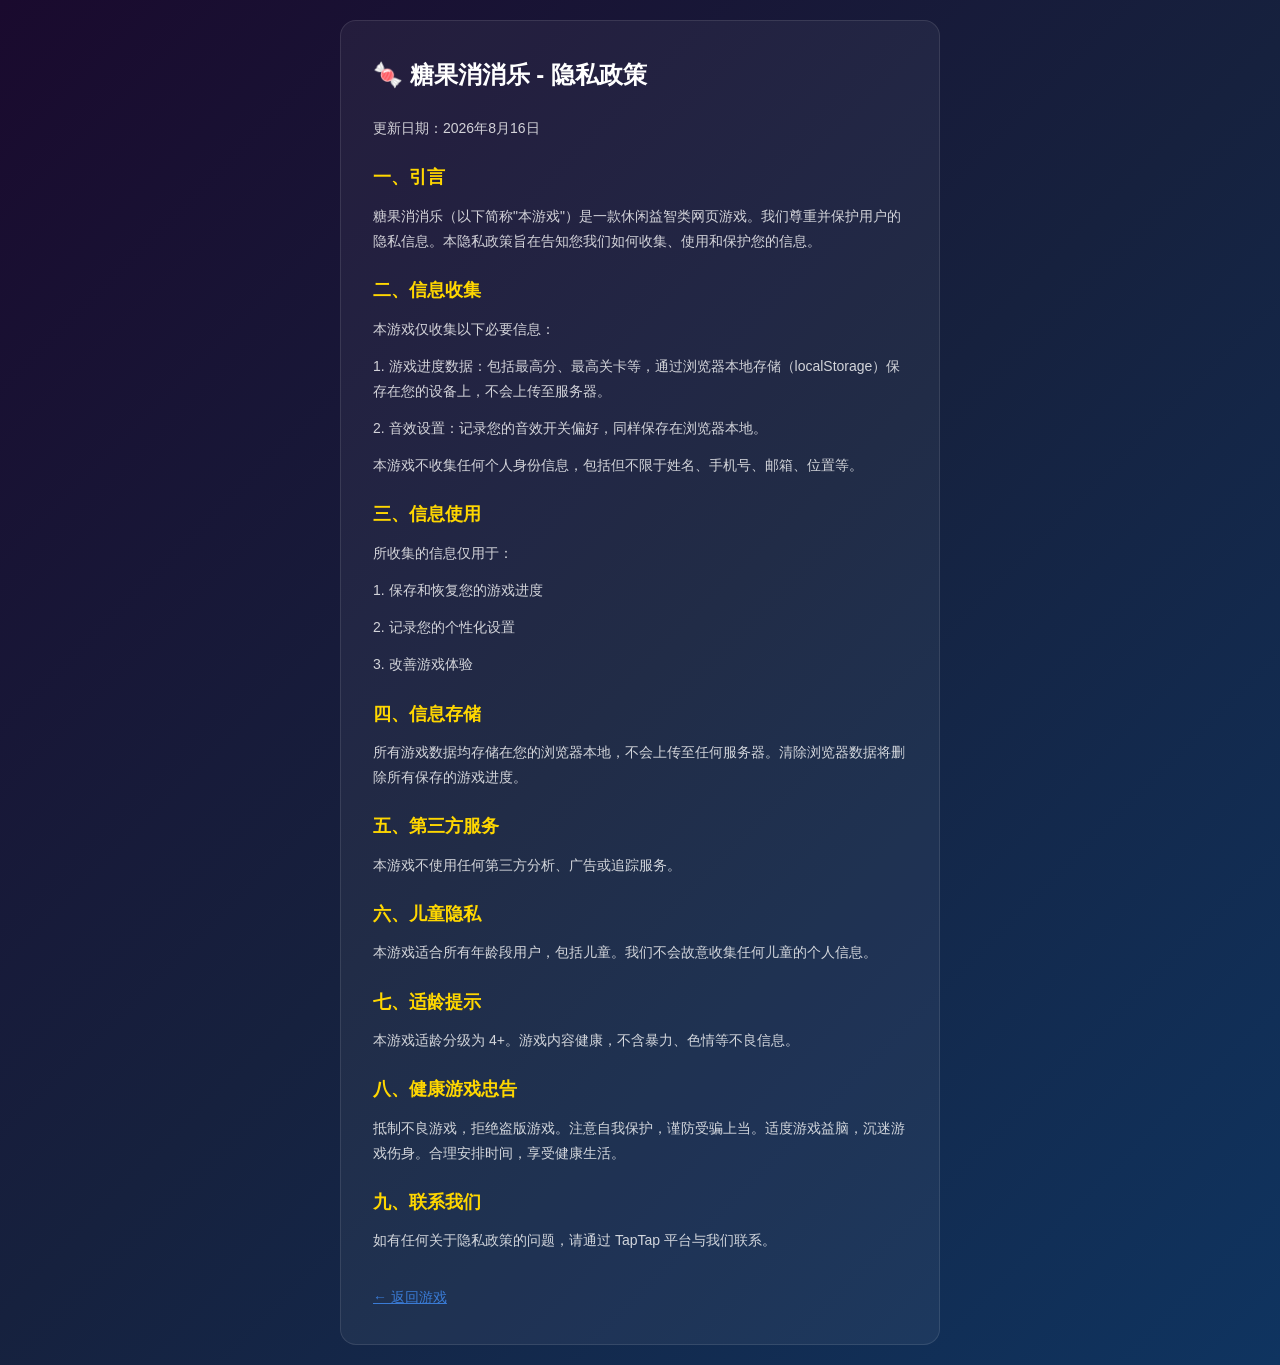
==== privacy.html @ ad3989bd "糖果消消乐 - Candy Match 3 TapTap 上架版本 - index.html: SEO/OG 元数据、适龄提示、健康游戏忠告、隐私政策链接、暂停界面 - game.js: 音效开关、暂" ====
<!DOCTYPE html>
<html lang="zh-CN">
<head>
    <meta charset="UTF-8">
    <meta name="viewport" content="width=device-width, initial-scale=1.0">
    <title>隐私政策 - 糖果消消乐</title>
    <style>
        * { margin: 0; padding: 0; box-sizing: border-box; }
        body {
            font-family: 'Helvetica Neue', Arial, 'PingFang SC', 'Microsoft YaHei', sans-serif;
            background: linear-gradient(135deg, #1a0a2e 0%, #16213e 50%, #0f3460 100%);
            color: rgba(255, 255, 255, 0.9);
            line-height: 1.8;
            padding: 20px;
            min-height: 100vh;
        }
        .container {
            max-width: 600px;
            margin: 0 auto;
            background: rgba(255, 255, 255, 0.05);
            border-radius: 16px;
            padding: 32px;
            border: 1px solid rgba(255, 255, 255, 0.1);
        }
        h1 { font-size: 24px; margin-bottom: 20px; color: #fff; }
        h2 { font-size: 18px; margin: 20px 0 10px; color: #ffd700; }
        p { font-size: 14px; margin-bottom: 12px; color: rgba(255, 255, 255, 0.8); }
        .back-link {
            display: inline-block;
            margin-top: 20px;
            color: #3a7bd5;
            text-decoration: underline;
            font-size: 14px;
        }
    </style>
</head>
<body>
    <div class="container">
        <h1>🍬 糖果消消乐 - 隐私政策</h1>
        <p>更新日期：2026年8月16日</p>

        <h2>一、引言</h2>
        <p>糖果消消乐（以下简称"本游戏"）是一款休闲益智类网页游戏。我们尊重并保护用户的隐私信息。本隐私政策旨在告知您我们如何收集、使用和保护您的信息。</p>

        <h2>二、信息收集</h2>
        <p>本游戏仅收集以下必要信息：</p>
        <p>1. 游戏进度数据：包括最高分、最高关卡等，通过浏览器本地存储（localStorage）保存在您的设备上，不会上传至服务器。</p>
        <p>2. 音效设置：记录您的音效开关偏好，同样保存在浏览器本地。</p>
        <p>本游戏不收集任何个人身份信息，包括但不限于姓名、手机号、邮箱、位置等。</p>

        <h2>三、信息使用</h2>
        <p>所收集的信息仅用于：</p>
        <p>1. 保存和恢复您的游戏进度</p>
        <p>2. 记录您的个性化设置</p>
        <p>3. 改善游戏体验</p>

        <h2>四、信息存储</h2>
        <p>所有游戏数据均存储在您的浏览器本地，不会上传至任何服务器。清除浏览器数据将删除所有保存的游戏进度。</p>

        <h2>五、第三方服务</h2>
        <p>本游戏不使用任何第三方分析、广告或追踪服务。</p>

        <h2>六、儿童隐私</h2>
        <p>本游戏适合所有年龄段用户，包括儿童。我们不会故意收集任何儿童的个人信息。</p>

        <h2>七、适龄提示</h2>
        <p>本游戏适龄分级为 4+。游戏内容健康，不含暴力、色情等不良信息。</p>

        <h2>八、健康游戏忠告</h2>
        <p>抵制不良游戏，拒绝盗版游戏。注意自我保护，谨防受骗上当。适度游戏益脑，沉迷游戏伤身。合理安排时间，享受健康生活。</p>

        <h2>九、联系我们</h2>
        <p>如有任何关于隐私政策的问题，请通过 TapTap 平台与我们联系。</p>

        <a href="index.html" class="back-link">← 返回游戏</a>
    </div>
</body>
</html>
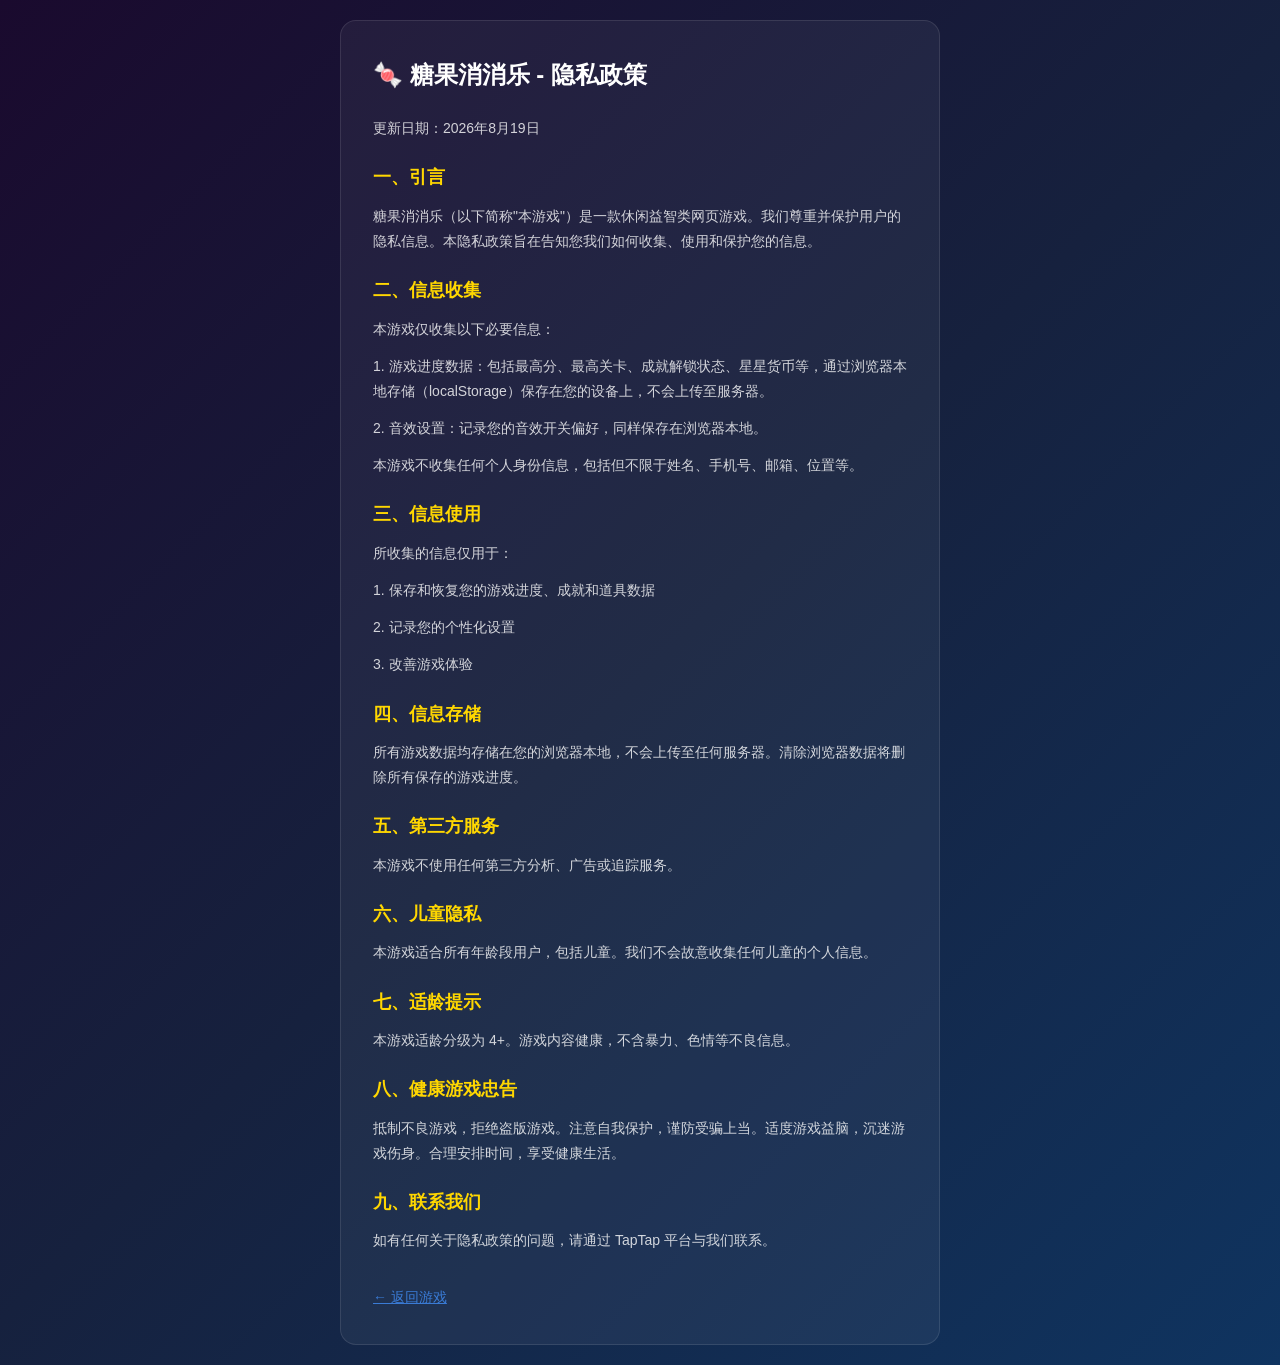
==== commit b370066c: "v2: 特殊糖果组合 + 成就系统 + 道具系统 + 每日挑战模式 - 特殊糖果组合：条纹+条纹=十字连爆、彩色炸弹+彩色炸弹=全屏大爆炸、彩色炸弹+条纹/包装等6种组合 - 成就系统：10个成就（连" ====
--- a/privacy.html
+++ b/privacy.html
@@ -37,20 +37,20 @@
 <body>
     <div class="container">
         <h1>🍬 糖果消消乐 - 隐私政策</h1>
-        <p>更新日期：2026年8月16日</p>
+        <p>更新日期：2026年8月19日</p>
 
         <h2>一、引言</h2>
         <p>糖果消消乐（以下简称"本游戏"）是一款休闲益智类网页游戏。我们尊重并保护用户的隐私信息。本隐私政策旨在告知您我们如何收集、使用和保护您的信息。</p>
 
         <h2>二、信息收集</h2>
         <p>本游戏仅收集以下必要信息：</p>
-        <p>1. 游戏进度数据：包括最高分、最高关卡等，通过浏览器本地存储（localStorage）保存在您的设备上，不会上传至服务器。</p>
+        <p>1. 游戏进度数据：包括最高分、最高关卡、成就解锁状态、星星货币等，通过浏览器本地存储（localStorage）保存在您的设备上，不会上传至服务器。</p>
         <p>2. 音效设置：记录您的音效开关偏好，同样保存在浏览器本地。</p>
         <p>本游戏不收集任何个人身份信息，包括但不限于姓名、手机号、邮箱、位置等。</p>
 
         <h2>三、信息使用</h2>
         <p>所收集的信息仅用于：</p>
-        <p>1. 保存和恢复您的游戏进度</p>
+        <p>1. 保存和恢复您的游戏进度、成就和道具数据</p>
         <p>2. 记录您的个性化设置</p>
         <p>3. 改善游戏体验</p>
 
